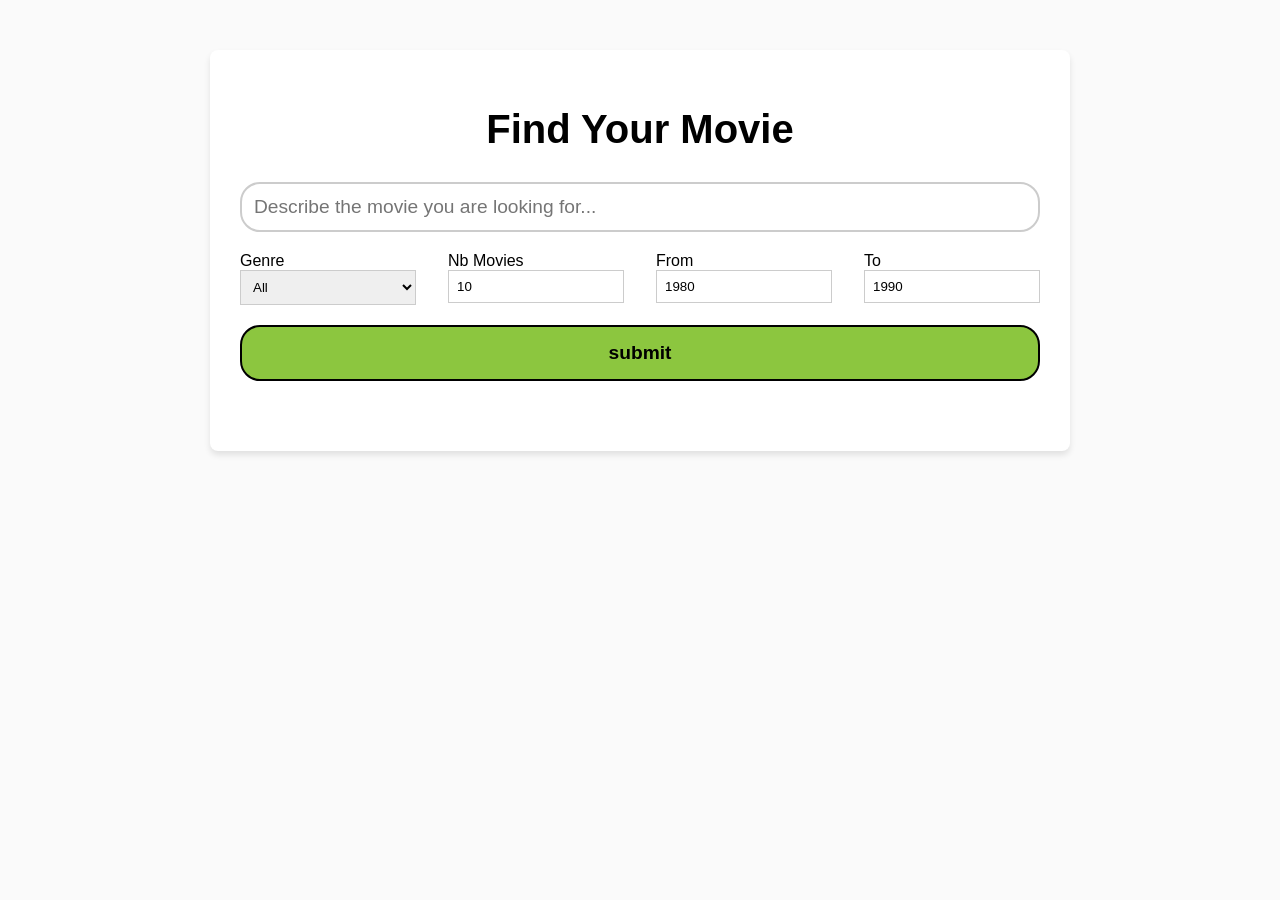
==== web/templates/index.html @ 135ec560 "feat: web app server and template file" ====
<!DOCTYPE html>
<html lang="en">
<head>
    <meta charset="UTF-8">
    <meta name="viewport" content="width=device-width, initial-scale=1.0">
    <title>Find Your Movie</title>
    <style>
        body { font-family: Arial, sans-serif; text-align: center; margin-top: 50px; background-color: #fafafa; }
        .container { max-width: 800px; margin: auto; background: white; padding: 30px; border-radius: 8px; box-shadow: 0 4px 6px rgba(0,0,0,0.1); }
        h1 { font-size: 2.5em; margin-bottom: 30px; }
        input[type="text"] { width: 100%; padding: 12px; font-size: 1.2em; border: 2px solid #ccc; border-radius: 20px; box-sizing: border-box; margin-bottom: 20px;}
        .filters { display: flex; justify-content: space-between; margin-bottom: 20px; text-align: left;}
        .filter-group { display: flex; flex-direction: column; width: 22%; }
        .filter-group input, .filter-group select { padding: 8px; border: 1px solid #ccc; }
        button { width: 100%; padding: 15px; background-color: #8cc63f; color: black; font-weight: bold; border: 2px solid black; border-radius: 20px; cursor: pointer; font-size: 1.2em; margin-bottom: 20px;}
        button:hover { background-color: #7ab32f; }
        #query-time { font-size: 1.2em; font-weight: bold; margin-bottom: 20px; }
        table { width: 100%; border-collapse: collapse; text-align: left; }
        th { background-color: #69ffb4; padding: 10px; border-bottom: 2px solid #333; }
        td { padding: 10px; border-bottom: 1px solid #eee; }
    </style>
</head>
<body>

<div class="container">
    <h1>Find Your Movie</h1>
    
    <input type="text" id="plot" placeholder="Describe the movie you are looking for...">
    
    <div class="filters">
        <div class="filter-group">
            <label>Genre</label>
            <select id="genre">
                <option value="all">All</option>
                <option value="comedy">Comedy</option>
                <option value="action">Action</option>
                <option value="drama">Drama</option>
                <option value="sci-fi">Sci-Fi</option>
            </select>
        </div>
        <div class="filter-group">
            <label>Nb Movies</label>
            <input type="number" id="k" value="10" min="1" max="100">
        </div>
        <div class="filter-group">
            <label>From</label>
            <input type="number" id="start_year" value="1980">
        </div>
        <div class="filter-group">
            <label>To</label>
            <input type="number" id="end_year" value="1990">
        </div>
    </div>

    <button onclick="performSearch()">submit</button>

    <div id="query-time"></div>

    <table id="results-table" style="display: none;">
        <thead>
            <tr>
                <th>Title</th>
                <th>Release Year</th>
                <th>Genre</th>
                <th>Score</th>
            </tr>
        </thead>
        <tbody id="results-body">
        </tbody>
    </table>
</div>

<script>
    async function performSearch() {
        // 1. Gather data from UI
        const payload = {
            plot: document.getElementById('plot').value,
            genre: document.getElementById('genre').value,
            k: parseInt(document.getElementById('k').value),
            start_release_year: parseInt(document.getElementById('start_year').value),
            end_release_year: parseInt(document.getElementById('end_year').value)
        };

        document.getElementById('query-time').innerText = "Searching...";
        document.getElementById('results-table').style.display = 'none';

        try {
            // 2. Call the Flask API
            const response = await fetch('/api/search', {
                method: 'POST',
                headers: { 'Content-Type': 'application/json' },
                body: JSON.stringify(payload)
            });

            const data = await response.json();

            if (data.status === "success") {
                // 3. Update the UI with results
                document.getElementById('query-time').innerText = `Query time: ${data.query_time} seconds`;
                
                const tbody = document.getElementById('results-body');
                tbody.innerHTML = ''; // Clear old results
                
                data.results.forEach(movie => {
                    const row = `<tr>
                        <td>${movie.Title}</td>
                        <td>${movie.year}</td>
                        <td>${movie.genre}</td>
                        <td>${movie.Score ? movie.Score : 'N/A'}</td>
                    </tr>`;
                    tbody.innerHTML += row;
                });
                
                document.getElementById('results-table').style.display = 'table';
            } else {
                document.getElementById('query-time').innerText = `Error: ${data.message}`;
            }

        } catch (error) {
            document.getElementById('query-time').innerText = "Failed to connect to server.";
        }
    }
</script>

</body>
</html>
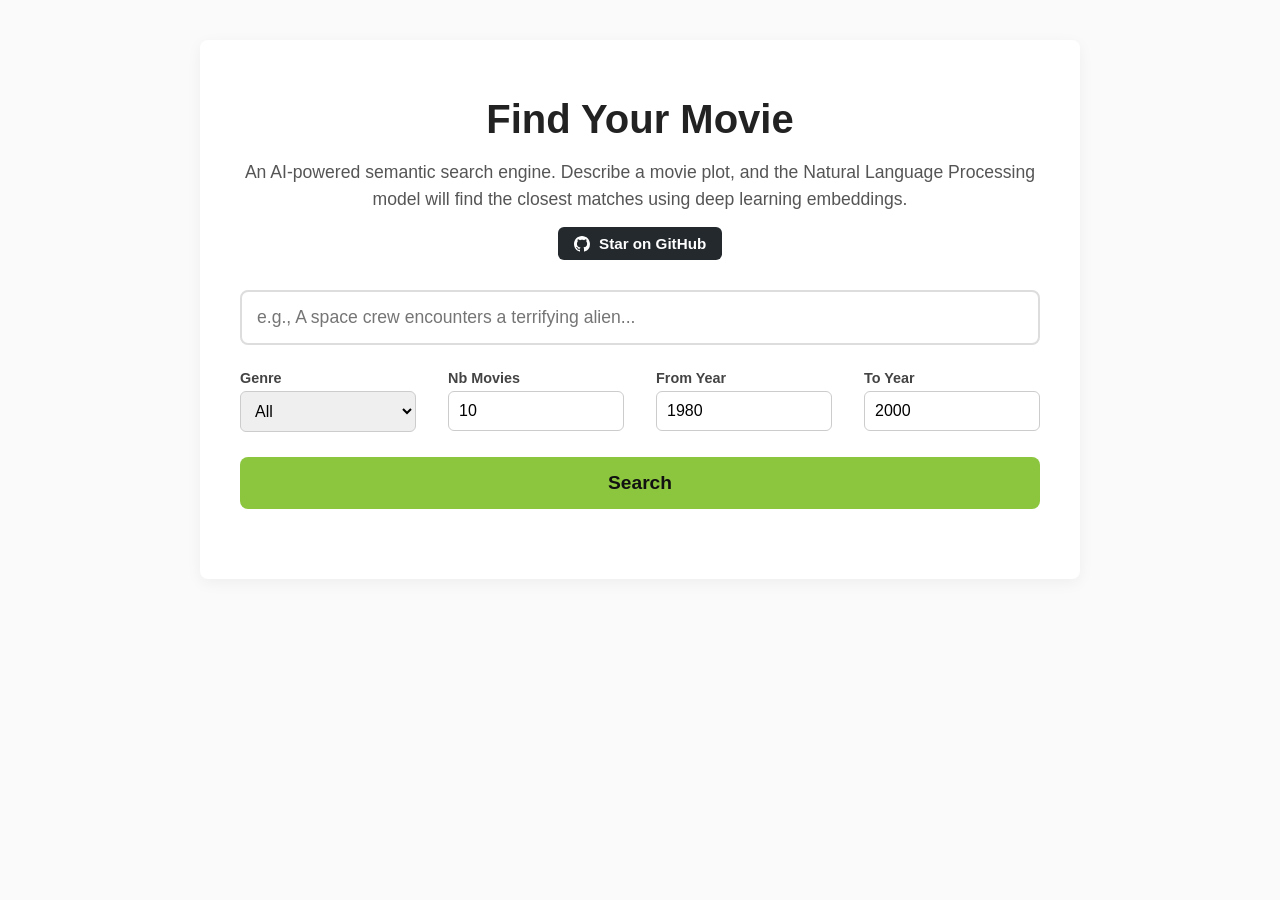
==== commit b4c6d32f: "feat: added link to repo, added plot to webpage" ====
--- a/web/templates/index.html
+++ b/web/templates/index.html
@@ -3,21 +3,56 @@
 <head>
     <meta charset="UTF-8">
     <meta name="viewport" content="width=device-width, initial-scale=1.0">
-    <title>Find Your Movie</title>
+    <title>Find Your Movie | Semantic Search</title>
     <style>
-        body { font-family: Arial, sans-serif; text-align: center; margin-top: 50px; background-color: #fafafa; }
-        .container { max-width: 800px; margin: auto; background: white; padding: 30px; border-radius: 8px; box-shadow: 0 4px 6px rgba(0,0,0,0.1); }
-        h1 { font-size: 2.5em; margin-bottom: 30px; }
-        input[type="text"] { width: 100%; padding: 12px; font-size: 1.2em; border: 2px solid #ccc; border-radius: 20px; box-sizing: border-box; margin-bottom: 20px;}
-        .filters { display: flex; justify-content: space-between; margin-bottom: 20px; text-align: left;}
+        body { font-family: Arial, sans-serif; text-align: center; margin-top: 40px; background-color: #fafafa; }
+        .container { max-width: 800px; margin: auto; background: white; padding: 30px 40px; border-radius: 8px; box-shadow: 0 4px 15px rgba(0,0,0,0.05); }
+        
+        /* Header, Description, and GitHub Button */
+        h1 { font-size: 2.5em; margin-bottom: 10px; color: #222; }
+        .description { font-size: 1.1em; color: #555; margin-bottom: 15px; line-height: 1.5; }
+        .github-btn {
+            display: inline-block; margin-bottom: 30px; padding: 8px 16px;
+            background-color: #24292e; color: white; text-decoration: none;
+            border-radius: 6px; font-weight: bold; font-size: 0.95em;
+            transition: background-color 0.2s ease;
+        }
+        .github-btn:hover { background-color: #0366d6; }
+        .github-btn svg { width: 16px; height: 16px; vertical-align: text-bottom; margin-right: 5px; fill: currentColor; }
+
+        /* Form Elements */
+        input[type="text"] { width: 100%; padding: 15px; font-size: 1.1em; border: 2px solid #ddd; border-radius: 8px; box-sizing: border-box; margin-bottom: 25px; transition: border-color 0.2s;}
+        input[type="text"]:focus { border-color: #8cc63f; outline: none; }
+        
+        .filters { display: flex; justify-content: space-between; margin-bottom: 25px; text-align: left;}
         .filter-group { display: flex; flex-direction: column; width: 22%; }
-        .filter-group input, .filter-group select { padding: 8px; border: 1px solid #ccc; }
-        button { width: 100%; padding: 15px; background-color: #8cc63f; color: black; font-weight: bold; border: 2px solid black; border-radius: 20px; cursor: pointer; font-size: 1.2em; margin-bottom: 20px;}
-        button:hover { background-color: #7ab32f; }
-        #query-time { font-size: 1.2em; font-weight: bold; margin-bottom: 20px; }
-        table { width: 100%; border-collapse: collapse; text-align: left; }
-        th { background-color: #69ffb4; padding: 10px; border-bottom: 2px solid #333; }
-        td { padding: 10px; border-bottom: 1px solid #eee; }
+        .filter-group label { font-size: 0.9em; font-weight: bold; color: #444; margin-bottom: 5px;}
+        .filter-group input, .filter-group select { padding: 10px; border: 1px solid #ccc; border-radius: 6px; font-size: 1em; }
+        
+        button.submit-btn { width: 100%; padding: 15px; background-color: #8cc63f; color: #111; font-weight: bold; border: none; border-radius: 8px; cursor: pointer; font-size: 1.2em; margin-bottom: 20px; transition: background-color 0.2s;}
+        button.submit-btn:hover { background-color: #7ab32f; }
+        
+        #query-time { font-size: 1.1em; font-weight: bold; margin-bottom: 20px; color: #333; }
+        
+        /* Table Styles */
+        table { width: 100%; border-collapse: collapse; text-align: left; margin-top: 10px; }
+        th { background-color: #69ffb4; padding: 12px; border-bottom: 2px solid #222; color: #111; }
+        td { padding: 15px 12px; border-bottom: 1px solid #eee; vertical-align: top; }
+        
+        /* Expandable Plot Styles */
+        .plot-row { display: none; background-color: #f8fbff; }
+        .plot-content { padding: 10px 10px 20px 10px; font-style: italic; color: #444; font-size: 0.95em; line-height: 1.6; }
+        .expand-btn { 
+            background: none; border: none; color: #007bff; font-size: 0.8em; 
+            cursor: pointer; margin-left: 10px; padding: 5px; border-radius: 50%;
+        }
+        .expand-btn:hover { background-color: #e2e6ea; }
+
+        /* Badge Styles */
+        .badge { padding: 6px 12px; border-radius: 12px; font-weight: bold; font-size: 0.85em; color: white; display: inline-block; text-align: center; min-width: 90px; }
+        .badge-high { background-color: #28a745; } /* Green */
+        .badge-medium { background-color: #ffc107; color: #333; } /* Yellow */
+        .badge-low { background-color: #6c757d; } /* Grey */
     </style>
 </head>
 <body>
@@ -25,7 +60,16 @@
 <div class="container">
     <h1>Find Your Movie</h1>
     
-    <input type="text" id="plot" placeholder="Describe the movie you are looking for...">
+    <p class="description">
+        An AI-powered semantic search engine. Describe a movie plot, and the Natural Language Processing model will find the closest matches using deep learning embeddings.
+    </p>
+    
+    <a href="https://github.com/amir-coder/symantic-search-engine" target="_blank" rel="noopener noreferrer" class="github-btn">
+        <svg viewBox="0 0 16 16" version="1.1" aria-hidden="true"><path fill-rule="evenodd" d="M8 0C3.58 0 0 3.58 0 8c0 3.54 2.29 6.53 5.47 7.59.4.07.55-.17.55-.38 0-.19-.01-.82-.01-1.49-2.01.37-2.53-.49-2.69-.94-.09-.23-.48-.94-.82-1.13-.28-.15-.68-.52-.01-.53.63-.01 1.08.58 1.23.82.72 1.21 1.87.87 2.33.66.07-.52.28-.87.51-1.07-1.78-.2-3.64-.89-3.64-3.95 0-.87.31-1.59.82-2.15-.08-.2-.36-1.02.08-2.12 0 0 .67-.21 2.2.82.64-.18 1.32-.27 2-.27.68 0 1.36.09 2 .27 1.53-1.04 2.2-.82 2.2-.82.44 1.1.16 1.92.08 2.12.51.56.82 1.27.82 2.15 0 3.07-1.87 3.75-3.65 3.95.29.25.54.73.54 1.48 0 1.07-.01 1.93-.01 2.2 0 .21.15.46.55.38A8.013 8.013 0 0016 8c0-4.42-3.58-8-8-8z"></path></svg>
+        Star on GitHub
+    </a>
+    
+    <input type="text" id="plot" placeholder="e.g., A space crew encounters a terrifying alien...">
     
     <div class="filters">
         <div class="filter-group">
@@ -43,16 +87,16 @@
             <input type="number" id="k" value="10" min="1" max="100">
         </div>
         <div class="filter-group">
-            <label>From</label>
+            <label>From Year</label>
             <input type="number" id="start_year" value="1980">
         </div>
         <div class="filter-group">
-            <label>To</label>
-            <input type="number" id="end_year" value="1990">
+            <label>To Year</label>
+            <input type="number" id="end_year" value="2000">
         </div>
     </div>
 
-    <button onclick="performSearch()">submit</button>
+    <button class="submit-btn" onclick="performSearch()">Search</button>
 
     <div id="query-time"></div>
 
@@ -62,7 +106,7 @@
                 <th>Title</th>
                 <th>Release Year</th>
                 <th>Genre</th>
-                <th>Score</th>
+                <th>Match Score</th>
             </tr>
         </thead>
         <tbody id="results-body">
@@ -71,8 +115,41 @@
 </div>
 
 <script>
+    // Heuristic function to convert the BERT dot product to a human-readable scale
+    function formatScore(rawScore) {
+        if (!rawScore) return '<span class="badge badge-low">N/A</span>';
+        
+        let percentage = Math.round(((rawScore - 120) / 50) * 100);
+        percentage = Math.max(0, Math.min(100, percentage)); 
+
+        let badgeClass = 'badge-low';
+        let label = 'Fair';
+        
+        if (percentage >= 75) {
+            badgeClass = 'badge-high';
+            label = 'Excellent';
+        } else if (percentage >= 45) {
+            badgeClass = 'badge-medium';
+            label = 'Good';
+        }
+
+        return `<span class="badge ${badgeClass}" title="Raw Dot Product: ${rawScore}">${label} (${percentage}%)</span>`;
+    }
+
+    function togglePlot(index) {
+        const plotRow = document.getElementById(`plot-row-${index}`);
+        const btn = document.getElementById(`toggle-btn-${index}`);
+        
+        if (plotRow.style.display === 'none' || plotRow.style.display === '') {
+            plotRow.style.display = 'table-row';
+            btn.innerText = '▲';
+        } else {
+            plotRow.style.display = 'none';
+            btn.innerText = '▼';
+        }
+    }
+
     async function performSearch() {
-        // 1. Gather data from UI
         const payload = {
             plot: document.getElementById('plot').value,
             genre: document.getElementById('genre').value,
@@ -85,7 +162,6 @@
         document.getElementById('results-table').style.display = 'none';
 
         try {
-            // 2. Call the Flask API
             const response = await fetch('/api/search', {
                 method: 'POST',
                 headers: { 'Content-Type': 'application/json' },
@@ -95,20 +171,38 @@
             const data = await response.json();
 
             if (data.status === "success") {
-                // 3. Update the UI with results
                 document.getElementById('query-time').innerText = `Query time: ${data.query_time} seconds`;
                 
                 const tbody = document.getElementById('results-body');
-                tbody.innerHTML = ''; // Clear old results
+                tbody.innerHTML = ''; 
                 
-                data.results.forEach(movie => {
-                    const row = `<tr>
-                        <td>${movie.Title}</td>
-                        <td>${movie.year}</td>
-                        <td>${movie.genre}</td>
-                        <td>${movie.Score ? movie.Score : 'N/A'}</td>
+                data.results.forEach((movie, index) => {
+                    const title = movie.Title || 'Unknown';
+                    const year = movie['Release Year'] || movie.year || movie.Release_Year || 'N/A';
+                    const genre = movie.Genre || movie.genre || 'N/A';
+                    
+                    // Look for Plot or plot in the JSON response from Python
+                    const plotText = movie.Plot || movie.plot || "Plot description not available in dataset.";
+                    
+                    const scoreHtml = movie.Score ? formatScore(movie.Score) : '<span class="badge badge-low">N/A</span>';
+
+                    const mainRow = `<tr>
+                        <td style="font-weight: bold;">
+                            ${title}
+                            <button id="toggle-btn-${index}" class="expand-btn" onclick="togglePlot(${index})" title="Show Plot">▼</button>
+                        </td>
+                        <td>${year}</td>
+                        <td style="text-transform: capitalize;">${genre}</td>
+                        <td>${scoreHtml}</td>
                     </tr>`;
-                    tbody.innerHTML += row;
+                    
+                    const plotRow = `<tr id="plot-row-${index}" class="plot-row">
+                        <td colspan="4">
+                            <div class="plot-content"><strong>Plot:</strong> ${plotText}</div>
+                        </td>
+                    </tr>`;
+
+                    tbody.innerHTML += mainRow + plotRow;
                 });
                 
                 document.getElementById('results-table').style.display = 'table';
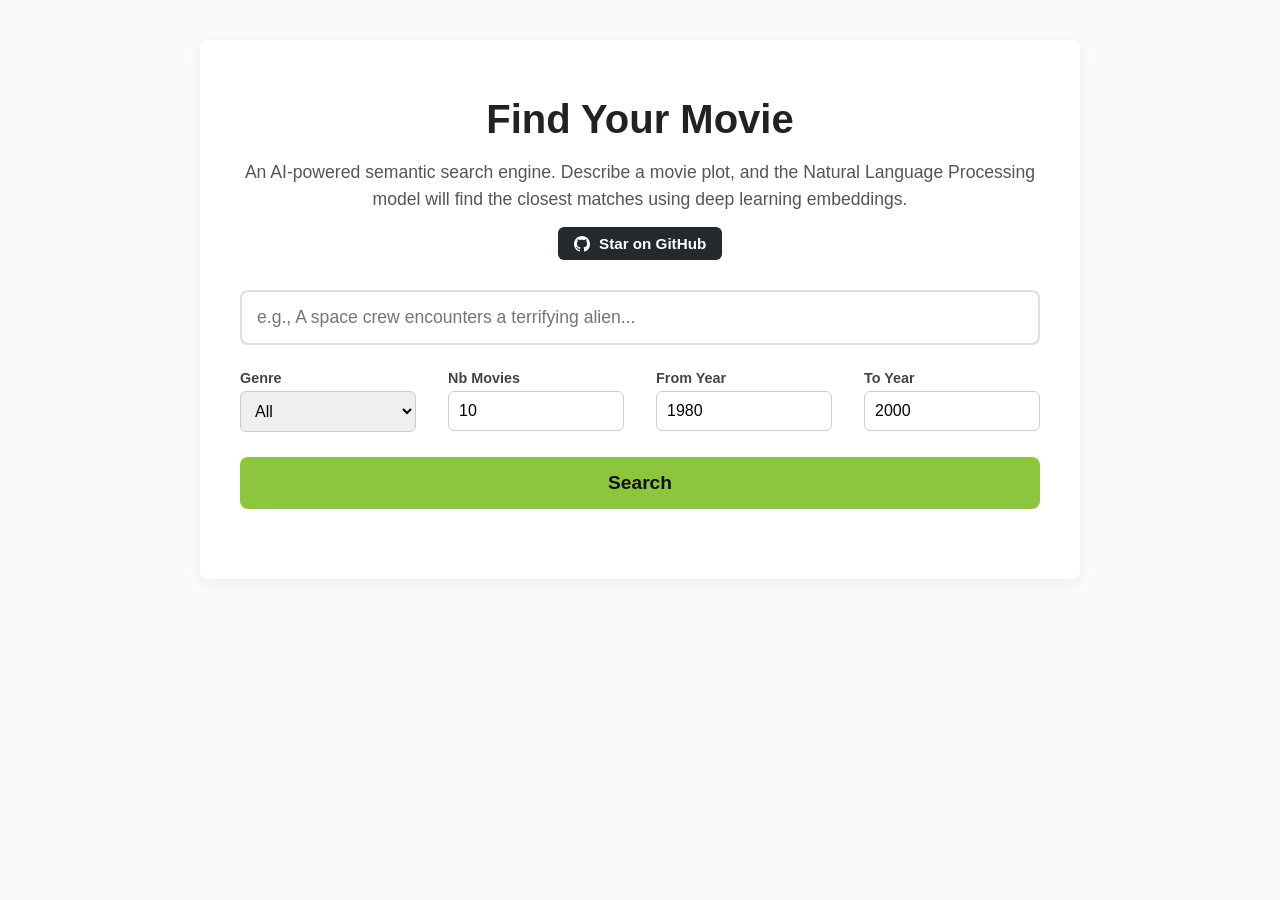
==== commit 6905372f: "feat: added new genres to UI" ====
--- a/web/templates/index.html
+++ b/web/templates/index.html
@@ -74,12 +74,21 @@
     <div class="filters">
         <div class="filter-group">
             <label>Genre</label>
-            <select id="genre">
-                <option value="all">All</option>
-                <option value="comedy">Comedy</option>
-                <option value="action">Action</option>
-                <option value="drama">Drama</option>
-                <option value="sci-fi">Sci-Fi</option>
+                <select id="genre">
+                    <option value="all">All</option>
+                    <option value="action">Action</option>
+                    <option value="animation">Animation</option>
+                    <option value="comedy">Comedy</option>
+                    <option value="crime">Crime</option>
+                    <option value="documentary">Documentary</option>
+                    <option value="drama">Drama</option>
+                    <option value="horror">Horror</option>
+                    <option value="mystery">Mystery</option>
+                    <option value="romance">Romance</option>
+                    <option value="sci-fi">Sci-Fi</option>
+                    <option value="thriller">Thriller</option>
+                    <option value="war">War</option>
+                    <option value="other">Other</option>
             </select>
         </div>
         <div class="filter-group">
